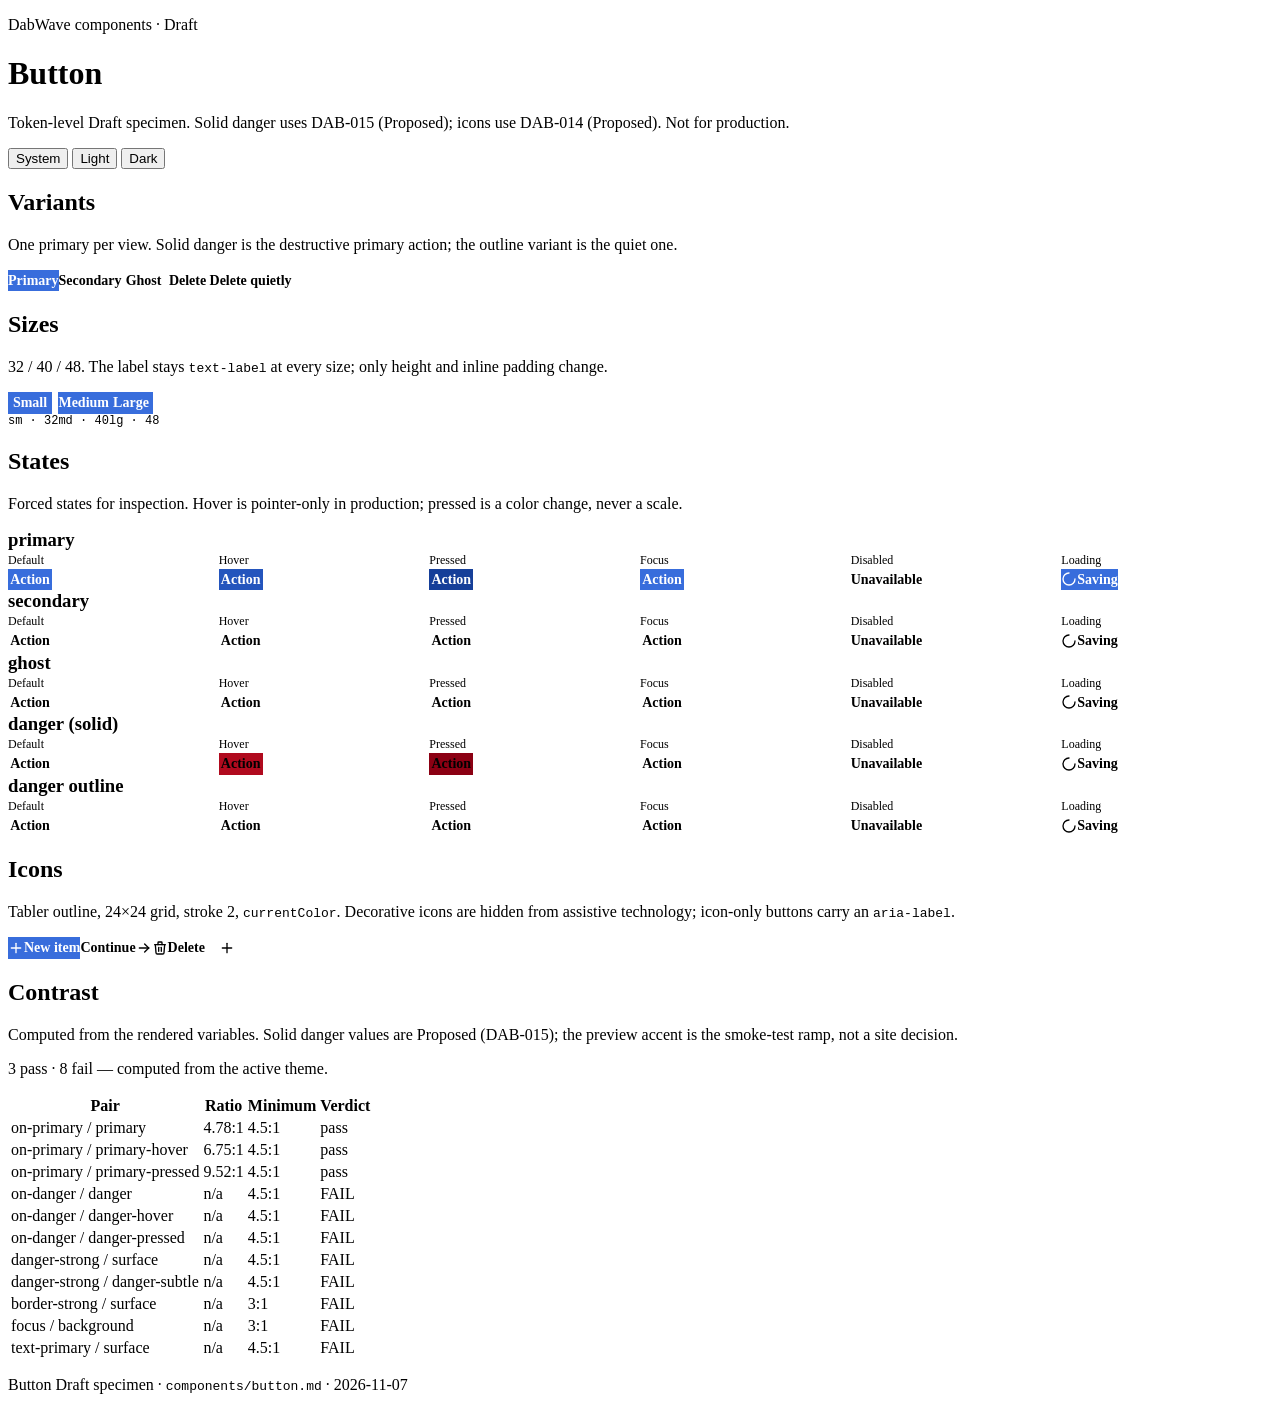
==== components/preview/button.html @ 4be8d811 "feat(components): add Button Draft preview, icon and status proposals - DAB-014 proposed: Tabler out" ====
<!doctype html>
<html lang="en" data-theme="light">
<head>
<meta charset="utf-8">
<meta name="viewport" content="width=device-width, initial-scale=1">
<title>Button — Draft specimen</title>
<link rel="stylesheet" href="../../foundation/foundation.css">
<link rel="stylesheet" href="./button-preview.css">
<script src="./button-preview.js" defer></script>
</head>
<body>
<header class="masthead">
  <div class="wrap masthead__inner">
    <div>
      <p class="text-caption masthead__eyebrow">DabWave components · Draft</p>
      <h1 class="text-h2">Button</h1>
      <p class="text-body-sm masthead__sub">Token-level Draft specimen. Solid danger uses DAB-015 (Proposed); icons use DAB-014 (Proposed). Not for production.</p>
    </div>
    <div class="masthead__tools">
      <div class="segmented" role="group" aria-label="Theme">
        <button type="button" class="segmented__btn" data-theme-value="system" aria-pressed="true">System</button>
        <button type="button" class="segmented__btn" data-theme-value="light" aria-pressed="false">Light</button>
        <button type="button" class="segmented__btn" data-theme-value="dark" aria-pressed="false">Dark</button>
      </div>
    </div>
  </div>
</header>

<main class="wrap">
  <section class="section">
    <h2 class="text-h2">Variants</h2>
    <p class="text-body">One primary per view. Solid danger is the destructive primary action; the outline variant is the quiet one.</p>
    <div class="button-row">
      <button type="button" class="btn btn--md btn--primary">Primary</button>
      <button type="button" class="btn btn--md btn--secondary">Secondary</button>
      <button type="button" class="btn btn--md btn--ghost">Ghost</button>
      <button type="button" class="btn btn--md btn--danger">Delete</button>
      <button type="button" class="btn btn--md btn--danger-outline">Delete quietly</button>
    </div>
  </section>

  <section class="section">
    <h2 class="text-h2">Sizes</h2>
    <p class="text-body">32 / 40 / 48. The label stays <code>text-label</code> at every size; only height and inline padding change.</p>
    <div class="button-row button-row--baseline">
      <div class="size-cell"><button type="button" class="btn btn--sm btn--primary">Small</button><code>sm · 32</code></div>
      <div class="size-cell"><button type="button" class="btn btn--md btn--primary">Medium</button><code>md · 40</code></div>
      <div class="size-cell"><button type="button" class="btn btn--lg btn--primary">Large</button><code>lg · 48</code></div>
    </div>
  </section>

  <section class="section">
    <h2 class="text-h2">States</h2>
    <p class="text-body">Forced states for inspection. Hover is pointer-only in production; pressed is a color change, never a scale.</p>
    <div id="state-matrix"></div>
  </section>

  <section class="section">
    <h2 class="text-h2">Icons</h2>
    <p class="text-body">Tabler outline, 24×24 grid, stroke 2, <code>currentColor</code>. Decorative icons are hidden from assistive technology; icon-only buttons carry an <code>aria-label</code>.</p>
    <div class="button-row">
      <button type="button" class="btn btn--md btn--primary">
        <svg class="icon" viewBox="0 0 24 24" fill="none" stroke="currentColor" stroke-width="2" stroke-linecap="round" stroke-linejoin="round" aria-hidden="true"><path d="M12 5l0 14"/><path d="M5 12l14 0"/></svg>
        New item
      </button>
      <button type="button" class="btn btn--md btn--secondary">
        Continue
        <svg class="icon" viewBox="0 0 24 24" fill="none" stroke="currentColor" stroke-width="2" stroke-linecap="round" stroke-linejoin="round" aria-hidden="true"><path d="M5 12l14 0"/><path d="M13 18l6 -6"/><path d="M13 6l6 6"/></svg>
      </button>
      <button type="button" class="btn btn--md btn--danger">
        <svg class="icon" viewBox="0 0 24 24" fill="none" stroke="currentColor" stroke-width="2" stroke-linecap="round" stroke-linejoin="round" aria-hidden="true"><path d="M4 7l16 0"/><path d="M10 11l0 6"/><path d="M14 11l0 6"/><path d="M5 7l1 12a2 2 0 0 0 2 2h8a2 2 0 0 0 2 -2l1 -12"/><path d="M9 7v-3a1 1 0 0 1 1 -1h4a1 1 0 0 1 1 1v3"/></svg>
        Delete
      </button>
      <button type="button" class="btn btn--md btn--secondary btn--icon" aria-label="Add item">
        <svg class="icon" viewBox="0 0 24 24" fill="none" stroke="currentColor" stroke-width="2" stroke-linecap="round" stroke-linejoin="round" aria-hidden="true"><path d="M12 5l0 14"/><path d="M5 12l14 0"/></svg>
      </button>
    </div>
  </section>

  <section class="section">
    <h2 class="text-h2">Contrast</h2>
    <p class="text-body">Computed from the rendered variables. Solid danger values are Proposed (DAB-015); the preview accent is the smoke-test ramp, not a site decision.</p>
    <p class="text-body-sm" id="contrast-summary" aria-live="polite">Calculating…</p>
    <div class="table-scroll">
      <table class="data-table text-body-sm">
        <thead><tr><th scope="col">Pair</th><th scope="col">Ratio</th><th scope="col">Minimum</th><th scope="col">Verdict</th></tr></thead>
        <tbody id="contrast-body"></tbody>
      </table>
    </div>
  </section>
</main>

<footer class="site-footer">
  <div class="wrap"><p class="text-caption">Button Draft specimen · <code>components/button.md</code> · 2026-11-07</p></div>
</footer>
</body>
</html>
---- components/preview/button-preview.css ----
/* Preview-only values.
   Accent: the smoke-test ramp from oklch-brand-color.md
   (hue 262.9, anchor 600, C 0.18). Not a site decision.
   Danger hover/pressed: DAB-015 (Proposed), section 4.9. */

:root {
  --color-primary: #386DDC;
  --color-primary-hover: #2455BD;
  --color-primary-pressed: #163F99;
  --color-on-primary: #FFFFFF;
  --color-danger-hover: #B00A1E;
  --color-danger-pressed: #8B0013;
}

[data-theme="dark"] {
  --color-primary: #5487F0;
  --color-primary-hover: #7BA6FB;
  --color-primary-pressed: #A1C1FE;
  --color-on-primary: #000000;
  --color-danger-hover: #FF958E;
  --color-danger-pressed: #FFC8C3;
}

.button-row {
  display: flex;
  flex-wrap: wrap;
  gap: var(--space-3);
  align-items: center;
  margin-top: var(--space-4);
}
.button-row--baseline { align-items: flex-end; }
.size-cell { display: flex; flex-direction: column; gap: var(--space-2); align-items: flex-start; }
.size-cell code { color: var(--color-text-tertiary); font-size: 0.75rem; }

.btn {
  position: relative;
  display: inline-flex;
  align-items: center;
  justify-content: center;
  gap: var(--space-2);
  min-width: 44px;
  height: var(--control-height-md);
  padding-inline: var(--space-4);
  border: var(--border-width) solid transparent;
  border-radius: var(--radius-sm);
  font-family: inherit;
  font-size: 0.875rem;
  line-height: 1.4;
  font-weight: 600;
  letter-spacing: 0;
  cursor: pointer;
  transition: background-color var(--duration-fast) var(--easing-linear),
              border-color var(--duration-fast) var(--easing-linear),
              color var(--duration-fast) var(--easing-linear);
}
.btn--sm { height: var(--control-height-sm); padding-inline: var(--space-3); }
.btn--lg { height: var(--control-height-lg); padding-inline: var(--space-5); }
.btn--icon { width: var(--control-height-md); padding-inline: 0; }
.btn--icon.btn--sm { width: var(--control-height-sm); }
.btn--icon.btn--lg { width: var(--control-height-lg); }

.btn .icon { width: 16px; height: 16px; flex: none; }
.btn--lg .icon { width: 20px; height: 20px; }

.btn:focus-visible,
.btn.is-focus {
  outline: 2px solid var(--color-focus);
  outline-offset: 2px;
}

/* Variants */
.btn--primary { background: var(--color-primary); color: var(--color-on-primary); }
.btn--primary:hover, .btn--primary.is-hover { background: var(--color-primary-hover); }
.btn--primary:active, .btn--primary.is-pressed { background: var(--color-primary-pressed); }

.btn--secondary {
  background: var(--color-surface);
  color: var(--color-text-primary);
  border-color: var(--color-border-strong);
}
.btn--secondary:hover, .btn--secondary.is-hover { background: var(--color-surface-secondary); }
.btn--secondary:active, .btn--secondary.is-pressed {
  background: var(--color-surface-secondary);
  border-color: var(--color-text-primary);
}

.btn--ghost { background: transparent; color: var(--color-text-primary); }
.btn--ghost:hover, .btn--ghost.is-hover { background: var(--color-surface-secondary); }
.btn--ghost:active, .btn--ghost.is-pressed {
  background: var(--color-surface-secondary);
  border-color: var(--color-border-strong);
}

.btn--danger { background: var(--color-danger); color: var(--color-on-danger); }
.btn--danger:hover, .btn--danger.is-hover { background: var(--color-danger-hover); }
.btn--danger:active, .btn--danger.is-pressed { background: var(--color-danger-pressed); }

.btn--danger-outline {
  background: var(--color-surface);
  color: var(--color-danger-strong);
  border-color: var(--color-danger);
}
.btn--danger-outline:hover, .btn--danger-outline.is-hover { background: var(--color-danger-subtle); }
.btn--danger-outline:active, .btn--danger-outline.is-pressed {
  background: var(--color-danger-subtle);
  border-color: var(--color-danger-strong);
}

/* Disabled overrides every variant */
.btn:disabled,
.btn.is-disabled {
  background: var(--color-surface-secondary);
  color: var(--color-text-disabled);
  border-color: var(--color-border);
  cursor: not-allowed;
}

/* Loading */
.btn.is-loading { pointer-events: none; }
.btn .spinner {
  width: 16px;
  height: 16px;
  flex: none;
  animation: btn-spin 1000ms linear infinite;
}
@keyframes btn-spin { to { transform: rotate(360deg); } }

/* Coarse-pointer hit area: keeps the visual height, reaches 44px */
@media (pointer: coarse) {
  .btn--sm::after,
  .btn--md::after {
    content: "";
    position: absolute;
    inset-inline: 0;
  }
  .btn--sm::after { inset-block: -6px; }
  .btn--md::after { inset-block: -2px; }
}

/* State matrix */
.variant-block {
  padding-block: var(--space-4);
  border-top: var(--border-width) solid var(--color-border);
}
.variant-block h3 { margin: 0 0 var(--space-3); }
.state-row {
  display: grid;
  grid-template-columns: repeat(auto-fit, minmax(132px, 1fr));
  gap: var(--space-3);
}
.state-cell { display: flex; flex-direction: column; gap: var(--space-2); align-items: flex-start; }
.state-cell span { color: var(--color-text-tertiary); font-size: 0.75rem; line-height: 1.5; }

@media (prefers-reduced-motion: reduce) {
  .btn .spinner { animation: none; }
}
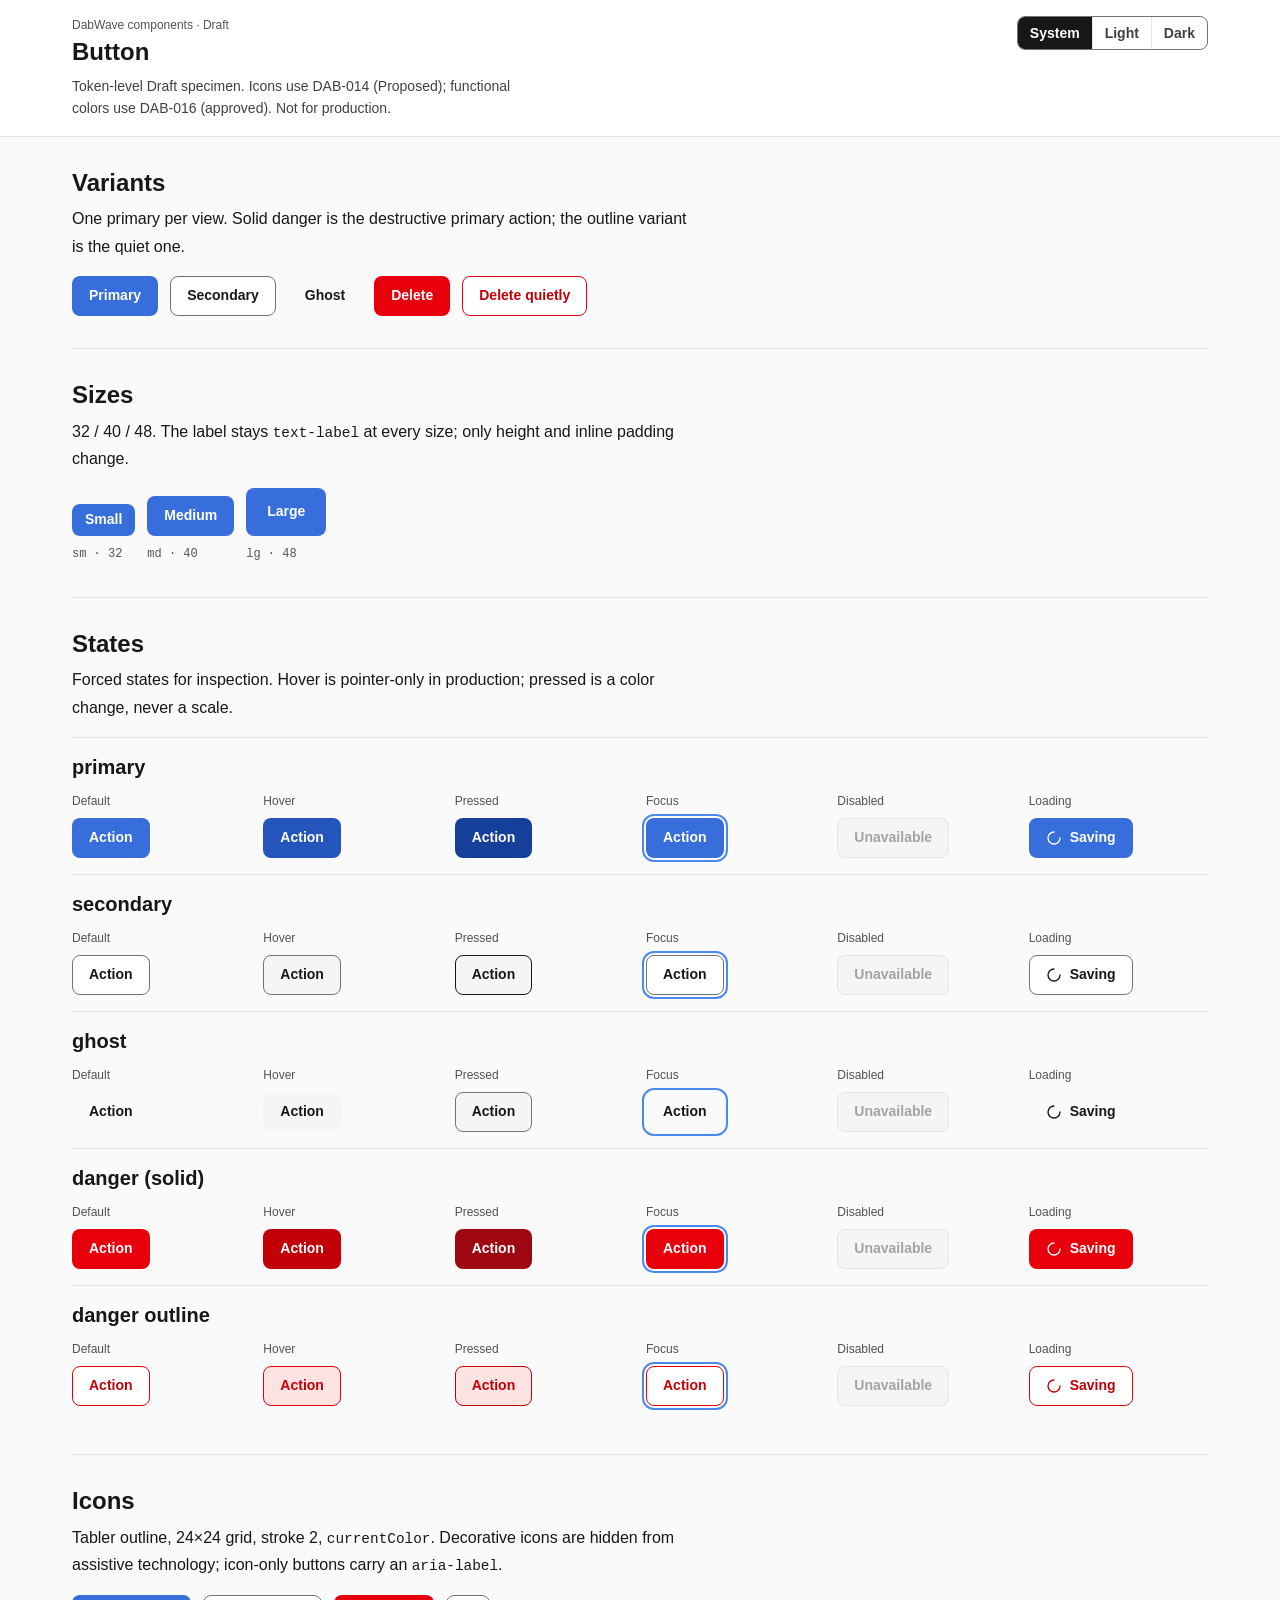
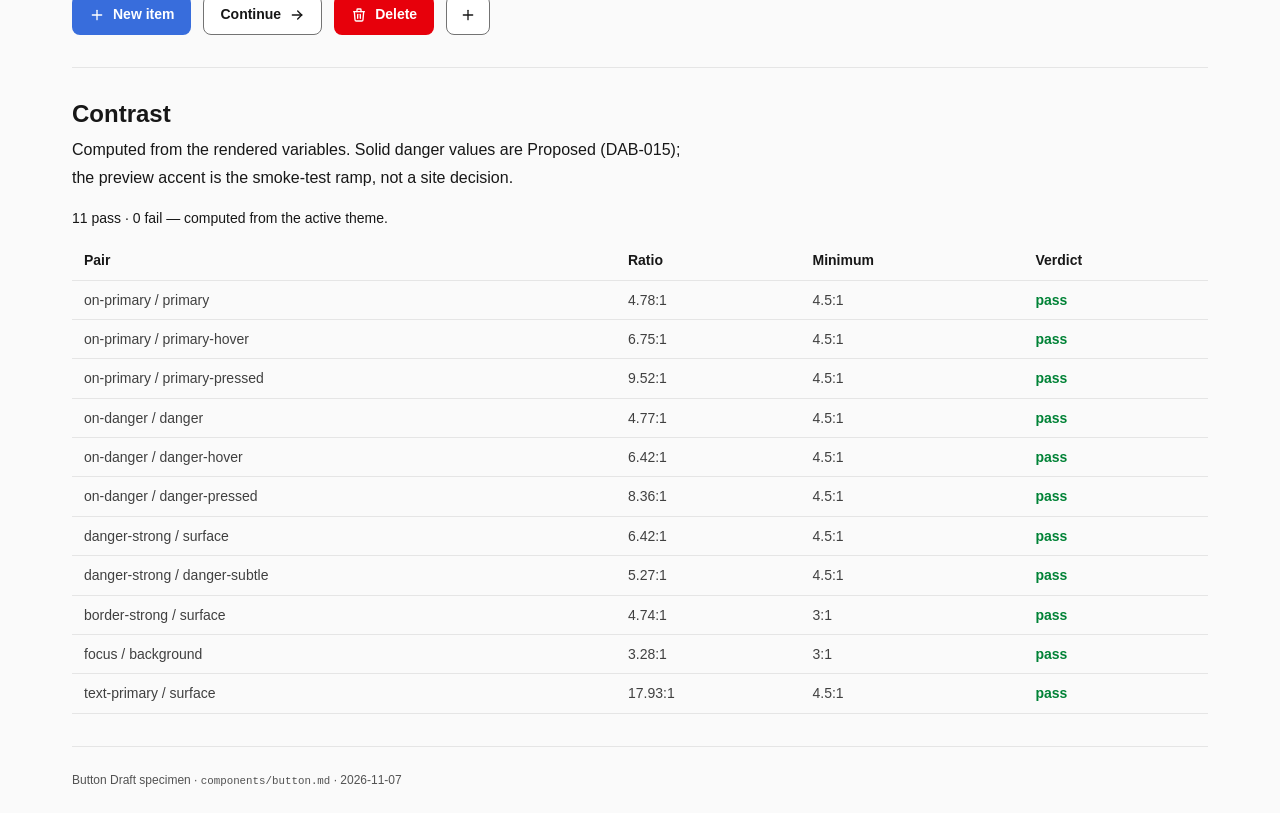
==== commit 4fa2dfb0: "docs(design): ratify DAB-016 — Tailwind palettes and functional values - DAB-016 approved (ADR-016):" ====
--- a/components/preview/button.html
+++ b/components/preview/button.html
@@ -14,7 +14,7 @@
     <div>
       <p class="text-caption masthead__eyebrow">DabWave components · Draft</p>
       <h1 class="text-h2">Button</h1>
-      <p class="text-body-sm masthead__sub">Token-level Draft specimen. Solid danger uses DAB-015 (Proposed); icons use DAB-014 (Proposed). Not for production.</p>
+      <p class="text-body-sm masthead__sub">Token-level Draft specimen. Icons use DAB-014 (Proposed); functional colors use DAB-016 (approved). Not for production.</p>
     </div>
     <div class="masthead__tools">
       <div class="segmented" role="group" aria-label="Theme">
--- a/components/preview/button-preview.css
+++ b/components/preview/button-preview.css
@@ -8,8 +8,8 @@
   --color-primary-hover: #2455BD;
   --color-primary-pressed: #163F99;
   --color-on-primary: #FFFFFF;
-  --color-danger-hover: #B00A1E;
-  --color-danger-pressed: #8B0013;
+  --color-danger-hover: #C10007;
+  --color-danger-pressed: #9F0712;
 }
 
 [data-theme="dark"] {
@@ -17,8 +17,8 @@
   --color-primary-hover: #7BA6FB;
   --color-primary-pressed: #A1C1FE;
   --color-on-primary: #000000;
-  --color-danger-hover: #FF958E;
-  --color-danger-pressed: #FFC8C3;
+  --color-danger-hover: #FF6467;
+  --color-danger-pressed: #FB2C36;
 }
 
 .button-row {
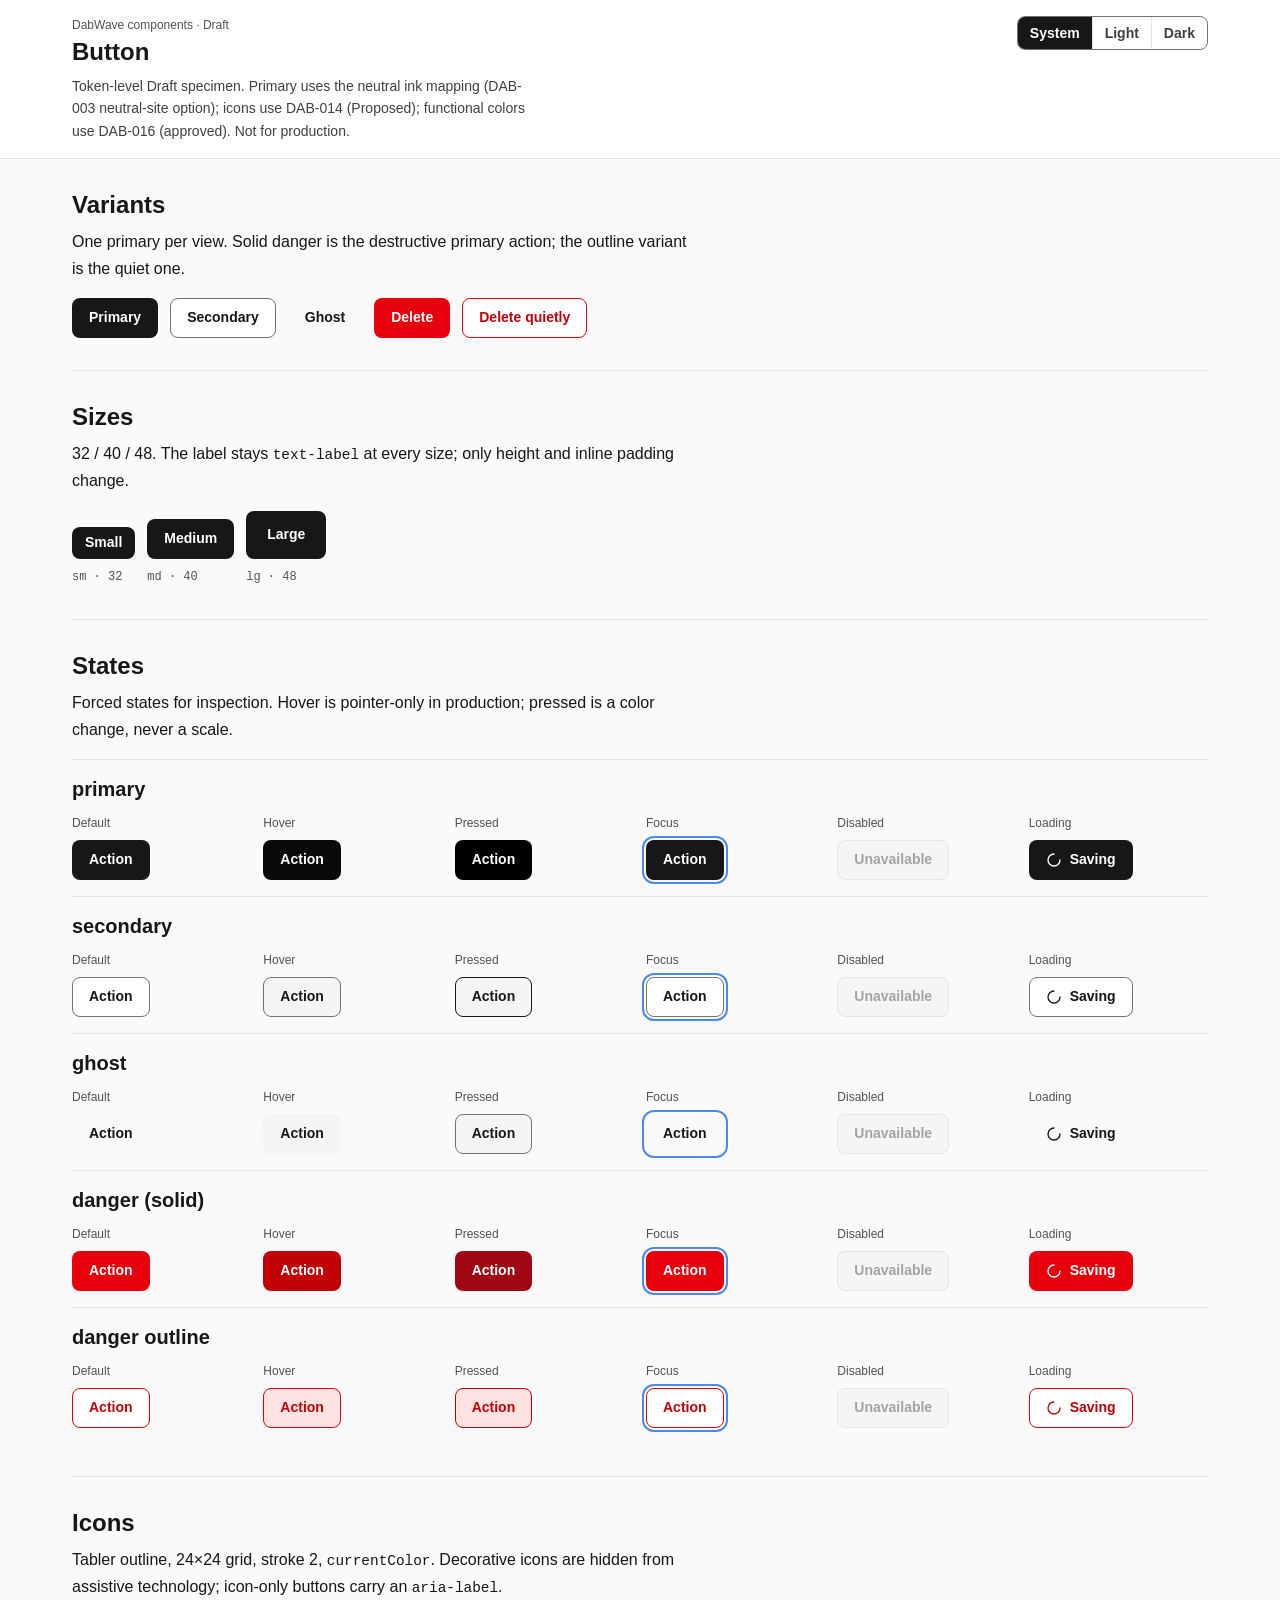
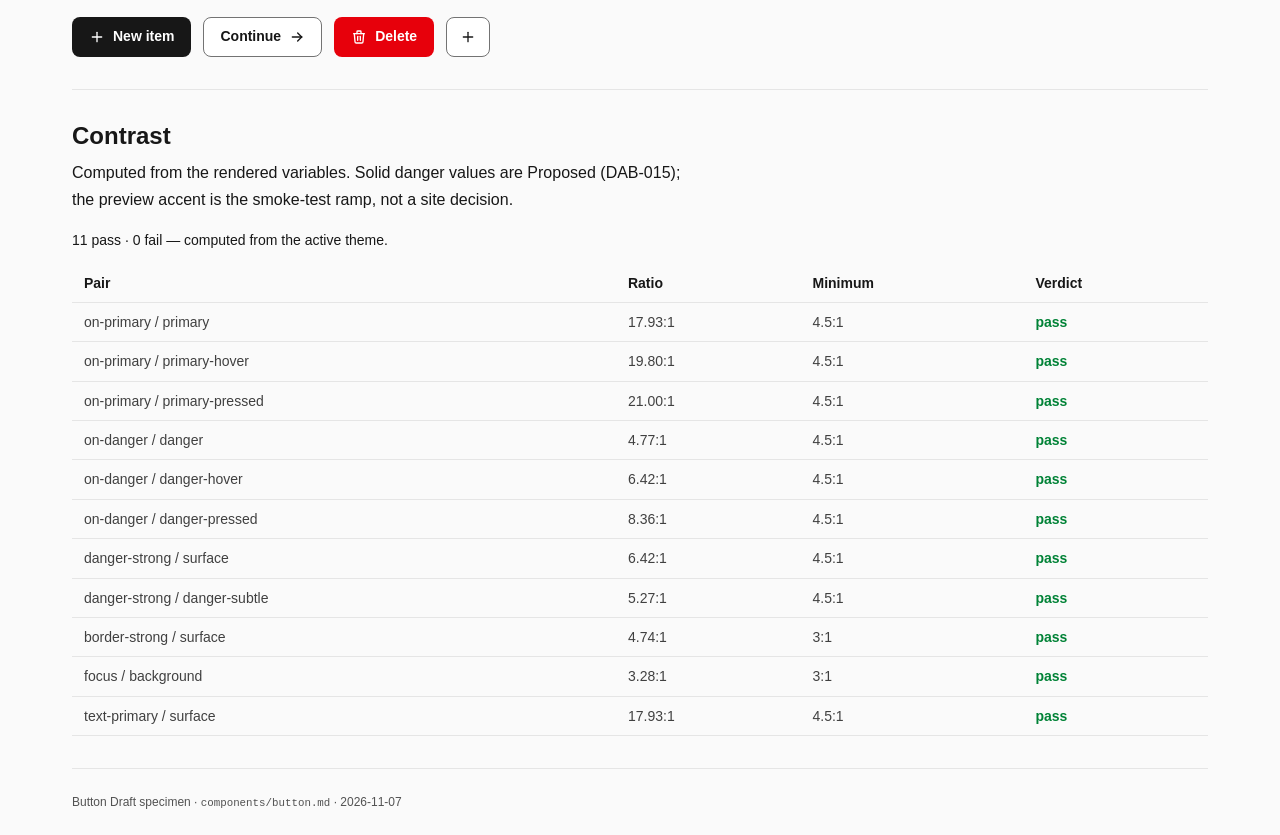
==== commit 494569ea: "feat(components): use neutral ink for the Button primary specimen - Primary maps to gray-900 / gray-" ====
--- a/components/preview/button.html
+++ b/components/preview/button.html
@@ -14,7 +14,7 @@
     <div>
       <p class="text-caption masthead__eyebrow">DabWave components · Draft</p>
       <h1 class="text-h2">Button</h1>
-      <p class="text-body-sm masthead__sub">Token-level Draft specimen. Icons use DAB-014 (Proposed); functional colors use DAB-016 (approved). Not for production.</p>
+      <p class="text-body-sm masthead__sub">Token-level Draft specimen. Primary uses the neutral ink mapping (DAB-003 neutral-site option); icons use DAB-014 (Proposed); functional colors use DAB-016 (approved). Not for production.</p>
     </div>
     <div class="masthead__tools">
       <div class="segmented" role="group" aria-label="Theme">
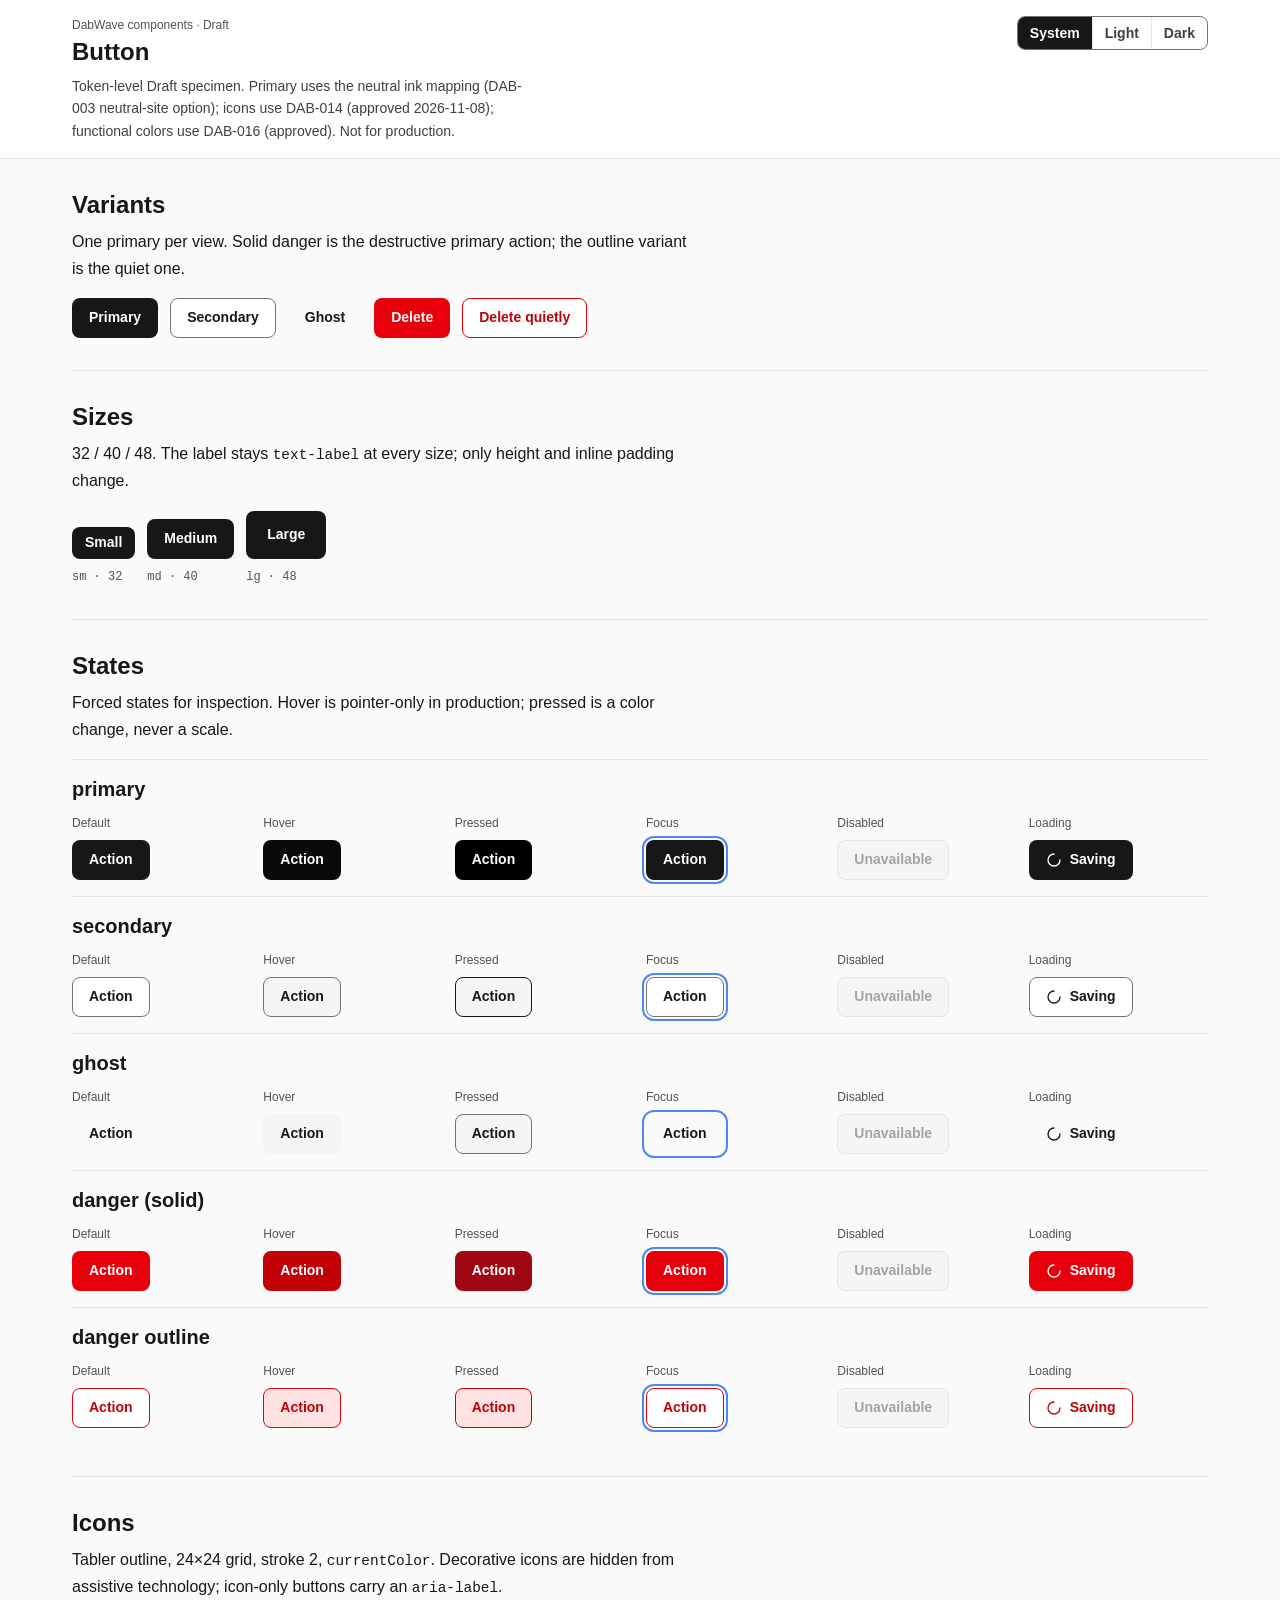
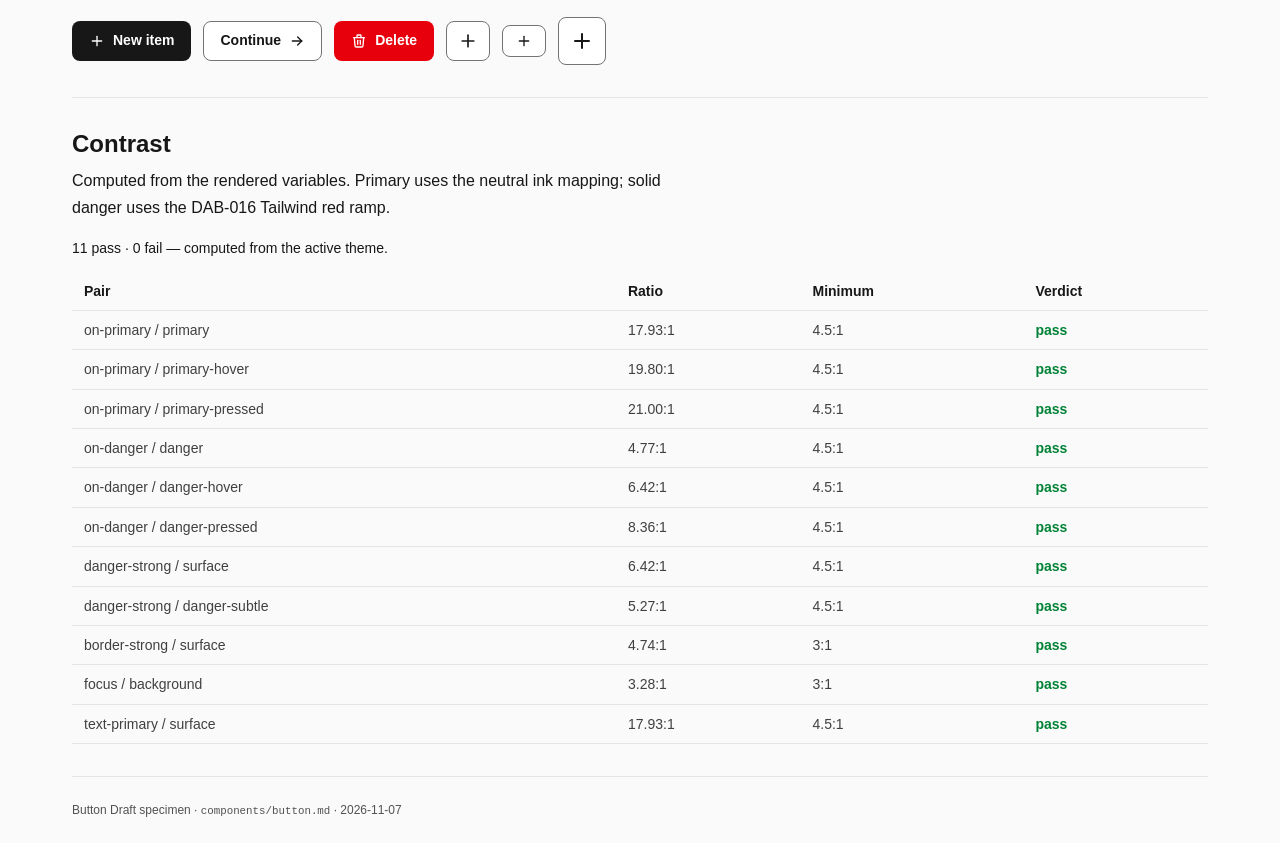
==== commit 35f40b9b: "docs(design): ratify DAB-014 — Tabler outline icon system - DAB-014 approved (ADR-014): Tabler outli" ====
--- a/components/preview/button.html
+++ b/components/preview/button.html
@@ -14,7 +14,7 @@
     <div>
       <p class="text-caption masthead__eyebrow">DabWave components · Draft</p>
       <h1 class="text-h2">Button</h1>
-      <p class="text-body-sm masthead__sub">Token-level Draft specimen. Primary uses the neutral ink mapping (DAB-003 neutral-site option); icons use DAB-014 (Proposed); functional colors use DAB-016 (approved). Not for production.</p>
+      <p class="text-body-sm masthead__sub">Token-level Draft specimen. Primary uses the neutral ink mapping (DAB-003 neutral-site option); icons use DAB-014 (approved 2026-11-08); functional colors use DAB-016 (approved). Not for production.</p>
     </div>
     <div class="masthead__tools">
       <div class="segmented" role="group" aria-label="Theme">
@@ -74,12 +74,18 @@
       <button type="button" class="btn btn--md btn--secondary btn--icon" aria-label="Add item">
         <svg class="icon" viewBox="0 0 24 24" fill="none" stroke="currentColor" stroke-width="2" stroke-linecap="round" stroke-linejoin="round" aria-hidden="true"><path d="M12 5l0 14"/><path d="M5 12l14 0"/></svg>
       </button>
+      <button type="button" class="btn btn--sm btn--secondary btn--icon" aria-label="Add item, small">
+        <svg class="icon" viewBox="0 0 24 24" fill="none" stroke="currentColor" stroke-width="2" stroke-linecap="round" stroke-linejoin="round" aria-hidden="true"><path d="M12 5l0 14"/><path d="M5 12l14 0"/></svg>
+      </button>
+      <button type="button" class="btn btn--lg btn--secondary btn--icon" aria-label="Add item, large">
+        <svg class="icon" viewBox="0 0 24 24" fill="none" stroke="currentColor" stroke-width="2" stroke-linecap="round" stroke-linejoin="round" aria-hidden="true"><path d="M12 5l0 14"/><path d="M5 12l14 0"/></svg>
+      </button>
     </div>
   </section>
 
   <section class="section">
     <h2 class="text-h2">Contrast</h2>
-    <p class="text-body">Computed from the rendered variables. Solid danger values are Proposed (DAB-015); the preview accent is the smoke-test ramp, not a site decision.</p>
+    <p class="text-body">Computed from the rendered variables. Primary uses the neutral ink mapping; solid danger uses the DAB-016 Tailwind red ramp.</p>
     <p class="text-body-sm" id="contrast-summary" aria-live="polite">Calculating…</p>
     <div class="table-scroll">
       <table class="data-table text-body-sm">
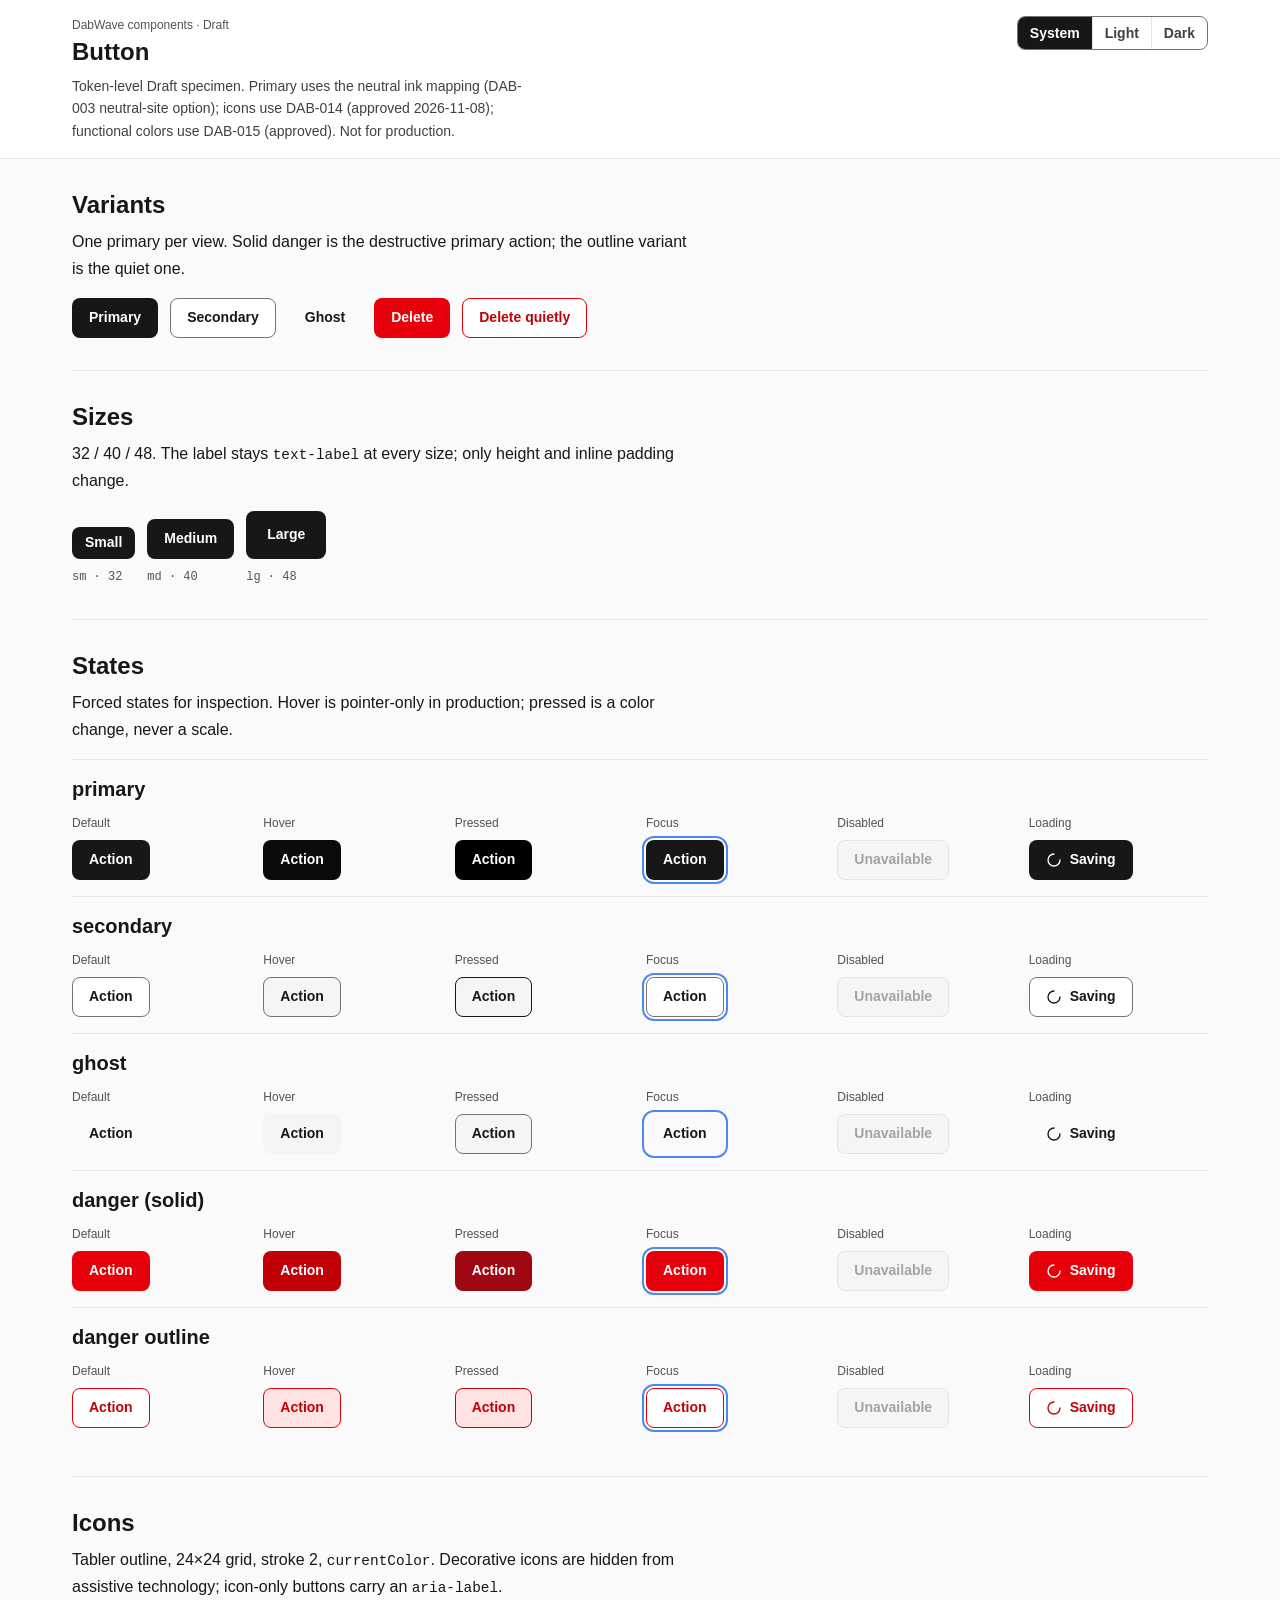
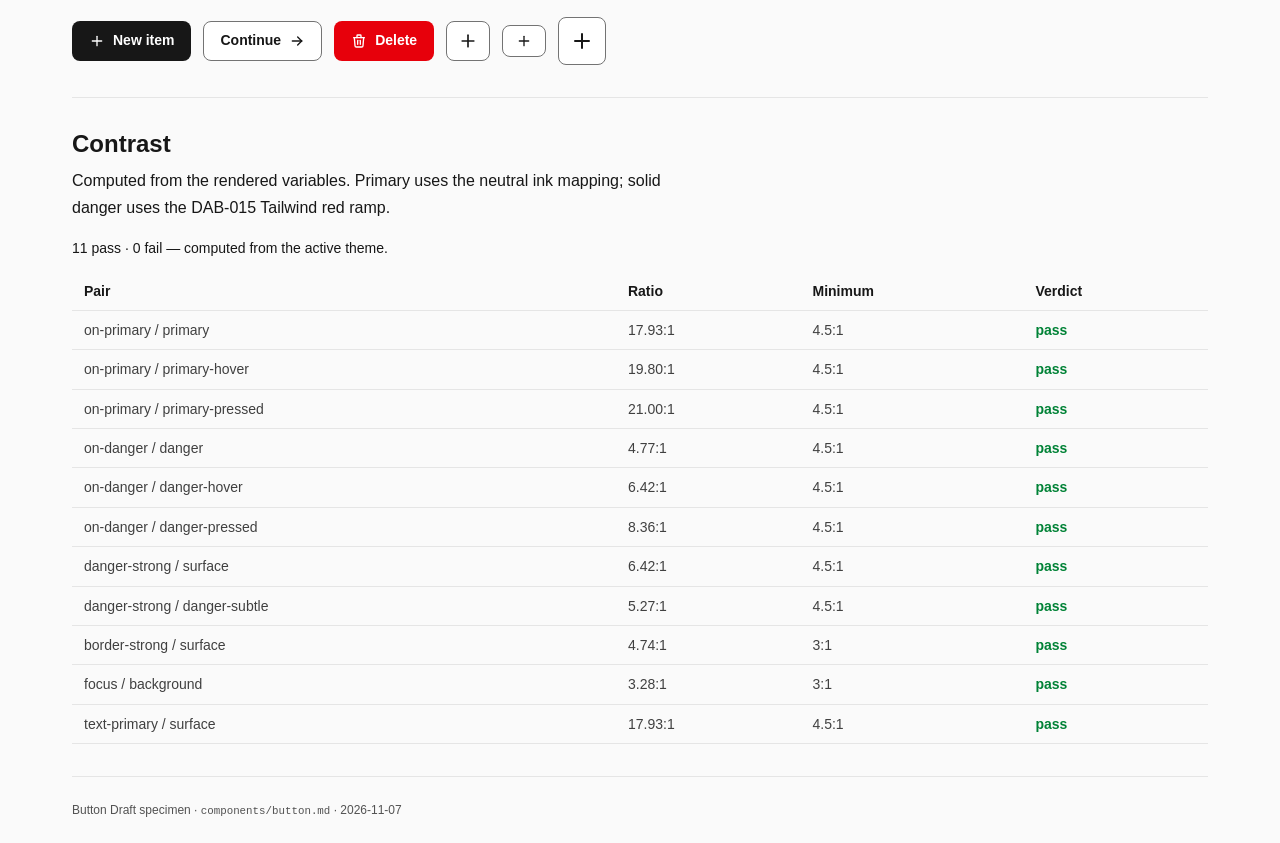
==== commit 0d8ff3a8: "docs: renumber color and endpoint decisions - Move the Tailwind color model from DAB-016 to DAB-015 " ====
--- a/components/preview/button.html
+++ b/components/preview/button.html
@@ -14,7 +14,7 @@
     <div>
       <p class="text-caption masthead__eyebrow">DabWave components · Draft</p>
       <h1 class="text-h2">Button</h1>
-      <p class="text-body-sm masthead__sub">Token-level Draft specimen. Primary uses the neutral ink mapping (DAB-003 neutral-site option); icons use DAB-014 (approved 2026-11-08); functional colors use DAB-016 (approved). Not for production.</p>
+      <p class="text-body-sm masthead__sub">Token-level Draft specimen. Primary uses the neutral ink mapping (DAB-003 neutral-site option); icons use DAB-014 (approved 2026-11-08); functional colors use DAB-015 (approved). Not for production.</p>
     </div>
     <div class="masthead__tools">
       <div class="segmented" role="group" aria-label="Theme">
@@ -85,7 +85,7 @@
 
   <section class="section">
     <h2 class="text-h2">Contrast</h2>
-    <p class="text-body">Computed from the rendered variables. Primary uses the neutral ink mapping; solid danger uses the DAB-016 Tailwind red ramp.</p>
+    <p class="text-body">Computed from the rendered variables. Primary uses the neutral ink mapping; solid danger uses the DAB-015 Tailwind red ramp.</p>
     <p class="text-body-sm" id="contrast-summary" aria-live="polite">Calculating…</p>
     <div class="table-scroll">
       <table class="data-table text-body-sm">
